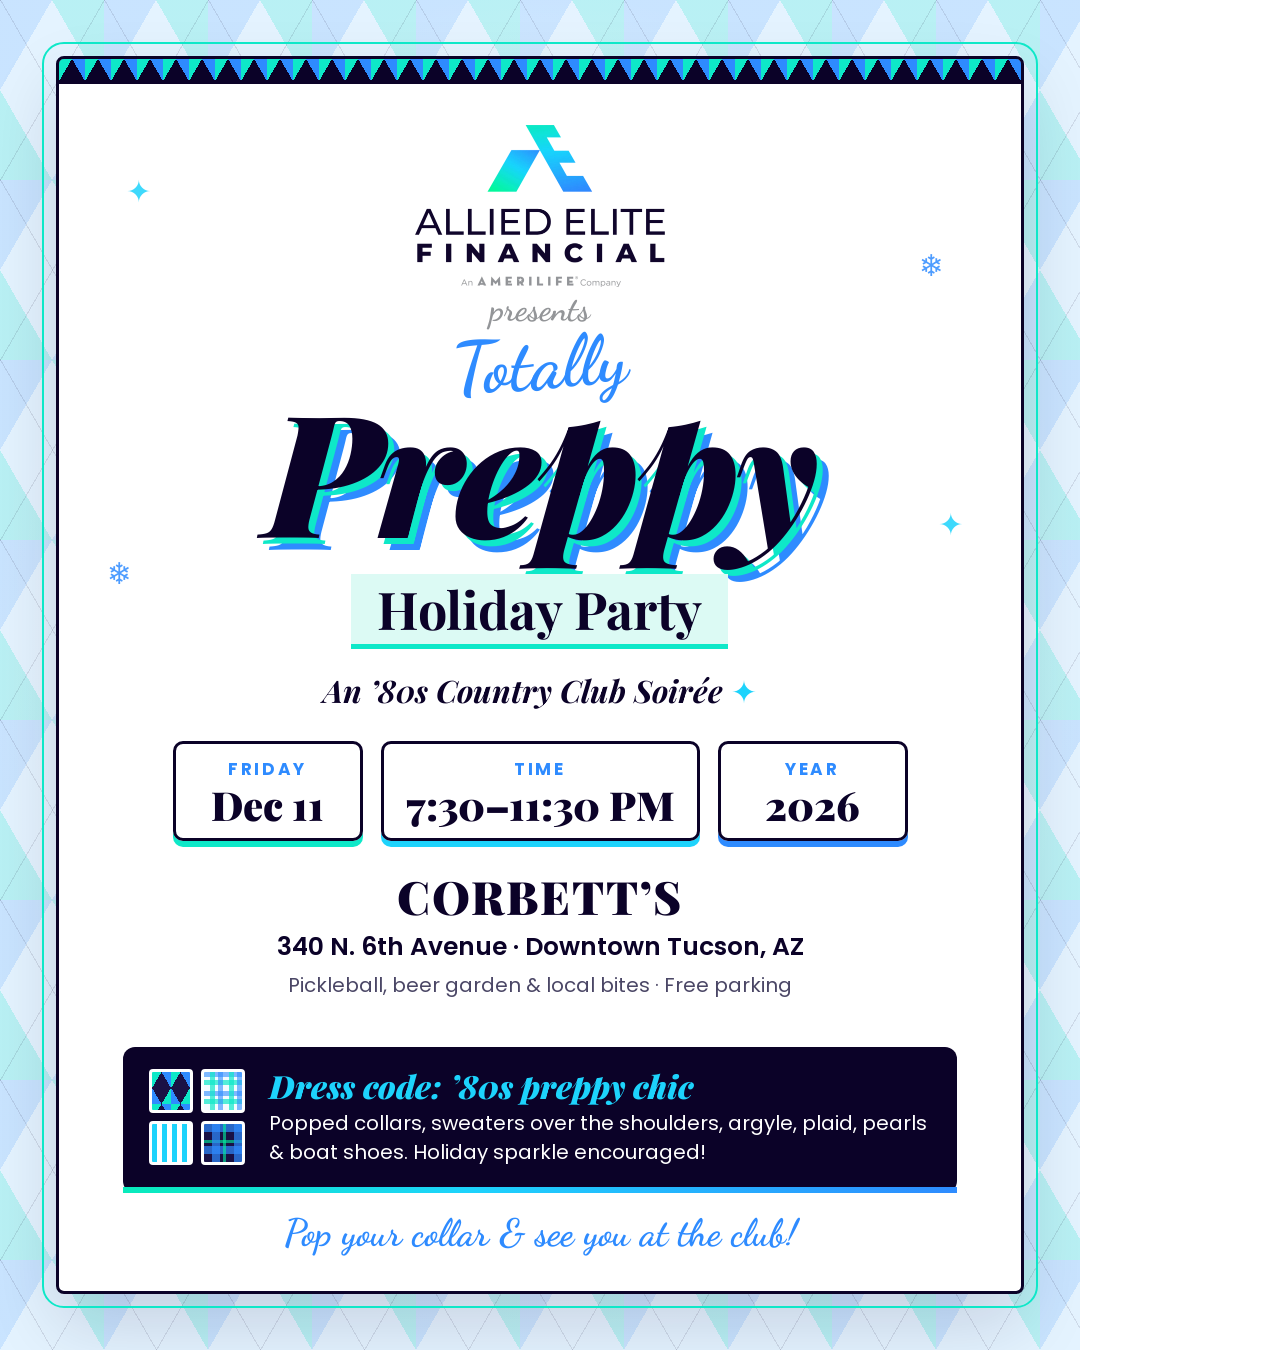
==== flyer/flyer.html @ f268e290 "Add shareable event flyer (PNG + print PDF) Promotional flyer matching the site's preppy theme with " ====
<!doctype html>
<html lang="en">
<head>
  <meta charset="utf-8">
  <title>Totally Preppy Holiday Party | Flyer</title>
  <!--
    Promotional flyer (no sponsorship info). Rendered to PNG / PDF with
    render.js. ?size=social → 1080x1350, ?size=letter → 8.5x11 in.
  -->
  <link rel="stylesheet" href="fonts/fonts.css">
  <style>
    :root {
      --navy: #0b0228;
      --navy-2: #1a1145;
      --mint: #00f5a0;
      --aqua: #0ee8c8;
      --cyan: #1dd3fc;
      --blue: #2e8bff;
      --gray: #939598;
      --aqua-soft: #dcfaf4;
      --sky-soft: #e4f3ff;
      --paper: #ffffff;
      --brand-grad: linear-gradient(135deg, var(--mint) 0%, var(--cyan) 50%, var(--blue) 100%);
      --serif: "Playfair Display", Georgia, serif;
      --script: "Dancing Script", cursive;
      --u: 1px; /* scale unit, set per size below */
    }
    * { box-sizing: border-box; }
    html, body { margin: 0; padding: 0; background: #fff; }
    body { font-family: "Poppins", system-ui, sans-serif; color: var(--navy); }

    .flyer {
      position: relative; overflow: hidden;
      width: calc(1080 * var(--u)); height: calc(1350 * var(--u));
      padding: calc(56 * var(--u));
      display: flex;
      background-color: var(--sky-soft);
      background-image:
        radial-gradient(ellipse at center, rgba(255,255,255,.75) 0%, rgba(255,255,255,0) 72%),
        repeating-linear-gradient(120deg, rgba(11,2,40,.10) 0 1px, transparent 1px calc(90 * var(--u))),
        repeating-linear-gradient(60deg, rgba(11,2,40,.10) 0 1px, transparent 1px calc(90 * var(--u))),
        linear-gradient(60deg, rgba(14,232,200,.20) 25%, transparent 25%, transparent 75%, rgba(14,232,200,.20) 75%),
        linear-gradient(120deg, rgba(46,139,255,.15) 25%, transparent 25%, transparent 75%, rgba(46,139,255,.15) 75%);
      background-size: auto,
        calc(104 * var(--u)) calc(180 * var(--u)), calc(104 * var(--u)) calc(180 * var(--u)),
        calc(104 * var(--u)) calc(180 * var(--u)), calc(104 * var(--u)) calc(180 * var(--u));
    }
    /* letter: 8.5x11in at 96dpi = 816x1056 */
    body.letter .flyer { width: 816px; height: 1056px; --u: .7822px; padding: calc(44 * var(--u)) calc(40 * var(--u)); }
    body.letter .card { padding-top: calc(48 * var(--u)); padding-bottom: calc(40 * var(--u)); }

    .card {
      position: relative; flex: 1;
      display: flex; flex-direction: column; align-items: center; text-align: center;
      background: var(--paper);
      border: calc(3 * var(--u)) solid var(--navy);
      outline: calc(2 * var(--u)) solid var(--aqua); outline-offset: calc(12 * var(--u));
      border-radius: calc(8 * var(--u));
      padding: calc(56 * var(--u)) calc(64 * var(--u)) calc(36 * var(--u));
      box-shadow: 0 calc(30 * var(--u)) calc(70 * var(--u)) rgba(11,2,40,.14);
    }
    .card::before {
      /* argyle ribbon across the top of the card */
      content: ""; position: absolute; left: 0; right: 0; top: 0; height: calc(22 * var(--u));
      border-bottom: calc(3 * var(--u)) solid var(--navy);
      background-color: var(--navy);
      background-image:
        linear-gradient(60deg, var(--blue) 25%, transparent 25%, transparent 75%, var(--blue) 75%),
        linear-gradient(120deg, var(--aqua) 25%, transparent 25%, transparent 75%, var(--aqua) 75%);
      background-size: calc(26 * var(--u)) calc(44 * var(--u));
      border-radius: calc(5 * var(--u)) calc(5 * var(--u)) 0 0;
    }

    .logo { width: calc(250 * var(--u)); margin-top: calc(10 * var(--u)); }
    .presents { font-family: var(--script); font-size: calc(34 * var(--u)); color: var(--gray); margin: calc(4 * var(--u)) 0 0; line-height: 1.1; }

    h1 { margin: calc(4 * var(--u)) 0 0; line-height: .9; font-weight: 400; }
    .t-script { display: block; font-family: var(--script); font-weight: 700; font-size: calc(72 * var(--u)); color: var(--blue); transform: rotate(-4deg); }
    .t-big {
      display: block; font-family: var(--serif); font-style: italic; font-weight: 900;
      font-size: calc(170 * var(--u)); letter-spacing: -.02em; color: var(--navy);
      text-shadow: calc(6 * var(--u)) calc(6 * var(--u)) 0 var(--aqua), calc(12 * var(--u)) calc(12 * var(--u)) 0 var(--blue);
      margin-top: calc(-6 * var(--u));
    }
    .t-small {
      display: inline-block; margin-top: calc(30 * var(--u));
      font-family: var(--serif); font-weight: 700; font-size: calc(52 * var(--u));
      background: var(--aqua-soft); border-bottom: calc(5 * var(--u)) solid var(--aqua);
      padding: 0 calc(26 * var(--u)); line-height: 1.35;
    }
    .soiree { font-family: var(--serif); font-style: italic; font-size: calc(31 * var(--u)); margin: calc(20 * var(--u)) 0 0; }
    .soiree .spark { color: var(--cyan); font-style: normal; }

    .when { display: flex; gap: calc(18 * var(--u)); margin-top: calc(30 * var(--u)); }
    .when div {
      border: calc(3 * var(--u)) solid var(--navy); border-radius: calc(10 * var(--u));
      padding: calc(12 * var(--u)) calc(22 * var(--u)) calc(10 * var(--u));
      min-width: calc(190 * var(--u));
      box-shadow: 0 calc(6 * var(--u)) 0 var(--aqua);
    }
    .when div:nth-child(2) { box-shadow: 0 calc(6 * var(--u)) 0 var(--cyan); }
    .when div:nth-child(3) { box-shadow: 0 calc(6 * var(--u)) 0 var(--blue); }
    .when small { display: block; font-weight: 700; font-size: calc(17 * var(--u)); letter-spacing: .16em; text-transform: uppercase; color: var(--blue); }
    .when strong { display: block; font-family: var(--serif); font-weight: 900; font-size: calc(40 * var(--u)); line-height: 1.15; white-space: nowrap; }

    .where { margin-top: calc(30 * var(--u)); margin-bottom: calc(28 * var(--u)); }
    .where .name { font-family: var(--serif); font-weight: 900; font-size: calc(46 * var(--u)); letter-spacing: .04em; margin: 0; line-height: 1.1; }
    .where .addr { font-weight: 600; font-size: calc(25 * var(--u)); margin: calc(6 * var(--u)) 0 0; }
    .where .extra { font-size: calc(20 * var(--u)); color: #4b4766; margin: calc(4 * var(--u)) 0 0; }

    .dress {
      margin-top: auto; width: 100%;
      display: flex; align-items: center; gap: calc(24 * var(--u));
      background: var(--navy); color: var(--paper);
      border-radius: calc(12 * var(--u));
      padding: calc(20 * var(--u)) calc(26 * var(--u));
      text-align: left;
      border-bottom: calc(6 * var(--u)) solid transparent;
      border-image: var(--brand-grad) 1;
    }
    .swatches { display: grid; grid-template-columns: repeat(2, calc(44 * var(--u))); gap: calc(8 * var(--u)); flex: none; }
    .sw { width: calc(44 * var(--u)); height: calc(44 * var(--u)); border: calc(3 * var(--u)) solid var(--paper); border-radius: calc(4 * var(--u)); }
    .sw-argyle {
      background-color: var(--navy-2);
      background-image:
        linear-gradient(60deg, var(--blue) 25%, transparent 25%, transparent 75%, var(--blue) 75%),
        linear-gradient(120deg, var(--aqua) 25%, transparent 25%, transparent 75%, var(--aqua) 75%);
      background-size: calc(19 * var(--u)) calc(32 * var(--u));
    }
    .sw-madras {
      background-color: #f4fbff;
      background-image:
        repeating-linear-gradient(90deg, transparent 0 calc(6 * var(--u)), rgba(14,232,200,.7) calc(6 * var(--u)) calc(11 * var(--u)), transparent calc(11 * var(--u)) calc(14 * var(--u)), rgba(46,139,255,.6) calc(14 * var(--u)) calc(19 * var(--u))),
        repeating-linear-gradient(0deg, transparent 0 calc(6 * var(--u)), rgba(14,232,200,.7) calc(6 * var(--u)) calc(11 * var(--u)), transparent calc(11 * var(--u)) calc(14 * var(--u)), rgba(46,139,255,.6) calc(14 * var(--u)) calc(19 * var(--u)));
    }
    .sw-stripe { background: repeating-linear-gradient(90deg, var(--cyan) 0 calc(5 * var(--u)), var(--paper) calc(5 * var(--u)) calc(10 * var(--u))); }
    .sw-tartan {
      background-color: var(--navy-2);
      background-image:
        repeating-linear-gradient(90deg, transparent 0 calc(8 * var(--u)), rgba(46,139,255,.7) calc(8 * var(--u)) calc(16 * var(--u)), transparent calc(16 * var(--u)) calc(19 * var(--u)), rgba(0,245,160,.6) calc(19 * var(--u)) calc(22 * var(--u))),
        repeating-linear-gradient(0deg, transparent 0 calc(8 * var(--u)), rgba(46,139,255,.7) calc(8 * var(--u)) calc(16 * var(--u)), transparent calc(16 * var(--u)) calc(19 * var(--u)), rgba(0,245,160,.6) calc(19 * var(--u)) calc(22 * var(--u)));
    }
    .dress h2 { margin: 0; font-family: var(--serif); font-style: italic; font-weight: 900; font-size: calc(32 * var(--u)); color: var(--cyan); line-height: 1.2; }
    .dress p { margin: calc(4 * var(--u)) 0 0; font-size: calc(20 * var(--u)); line-height: 1.45; }

    .signoff { margin: calc(20 * var(--u)) 0 0; font-family: var(--script); font-weight: 700; font-size: calc(38 * var(--u)); color: var(--blue); line-height: 1.1; }

    .sparkles span { position: absolute; color: var(--cyan); font-size: calc(30 * var(--u)); opacity: .85; }
  </style>
</head>
<body>
  <div class="flyer">
    <div class="card">
      <div class="sparkles" aria-hidden="true">
        <span style="top:9%;left:7%">✦</span>
        <span style="top:15%;right:8%;color:var(--blue)">❄</span>
        <span style="top:40%;left:5%;color:var(--blue)">❄</span>
        <span style="top:36%;right:6%">✦</span>
      </div>

      <img class="logo" src="../assets/aef-logo.png" alt="Allied Elite Financial, an AmeriLife company">
      <p class="presents">presents</p>

      <h1>
        <span class="t-script">Totally</span>
        <span class="t-big">Preppy</span>
        <span class="t-small">Holiday Party</span>
      </h1>
      <p class="soiree">An &rsquo;80s Country Club Soir&eacute;e <span class="spark">✦</span></p>

      <div class="when">
        <div><small>Friday</small><strong>Dec 11</strong></div>
        <div><small>Time</small><strong>7:30&ndash;11:30 PM</strong></div>
        <div><small>Year</small><strong>2026</strong></div>
      </div>

      <div class="where">
        <p class="name">CORBETT&rsquo;S</p>
        <p class="addr">340 N. 6th Avenue &middot; Downtown Tucson, AZ</p>
        <p class="extra">Pickleball, beer garden &amp; local bites &middot; Free parking</p>
      </div>

      <div class="dress">
        <div class="swatches" aria-hidden="true">
          <span class="sw sw-argyle"></span><span class="sw sw-madras"></span>
          <span class="sw sw-stripe"></span><span class="sw sw-tartan"></span>
        </div>
        <div>
          <h2>Dress code: &rsquo;80s preppy chic</h2>
          <p>Popped collars, sweaters over the shoulders, argyle, plaid, pearls &amp; boat shoes. Holiday sparkle encouraged!</p>
        </div>
      </div>

      <p class="signoff">Pop your collar &amp; see you at the club!</p>
    </div>
  </div>
  <script>
    if (new URLSearchParams(location.search).get("size") === "letter") document.body.classList.add("letter");
  </script>
</body>
</html>
---- flyer/fonts/fonts.css ----
/* Google Fonts (SIL Open Font License), latin subset, bundled so the flyer renders offline */
@font-face {
  font-family: 'Dancing Script';
  font-style: normal;
  font-weight: 700;
  font-display: swap;
  src: url(dancing-script-700.woff2) format('woff2');
  unicode-range: U+0000-00FF, U+0131, U+0152-0153, U+02BB-02BC, U+02C6, U+02DA, U+02DC, U+0304, U+0308, U+0329, U+2000-206F, U+20AC, U+2122, U+2191, U+2193, U+2212, U+2215, U+FEFF, U+FFFD;
}
@font-face {
  font-family: 'Playfair Display';
  font-style: italic;
  font-weight: 700;
  font-display: swap;
  src: url(playfair-display-700-italic.woff2) format('woff2');
  unicode-range: U+0000-00FF, U+0131, U+0152-0153, U+02BB-02BC, U+02C6, U+02DA, U+02DC, U+0304, U+0308, U+0329, U+2000-206F, U+20AC, U+2122, U+2191, U+2193, U+2212, U+2215, U+FEFF, U+FFFD;
}
@font-face {
  font-family: 'Playfair Display';
  font-style: italic;
  font-weight: 900;
  font-display: swap;
  src: url(playfair-display-700-italic.woff2) format('woff2');
  unicode-range: U+0000-00FF, U+0131, U+0152-0153, U+02BB-02BC, U+02C6, U+02DA, U+02DC, U+0304, U+0308, U+0329, U+2000-206F, U+20AC, U+2122, U+2191, U+2193, U+2212, U+2215, U+FEFF, U+FFFD;
}
@font-face {
  font-family: 'Playfair Display';
  font-style: normal;
  font-weight: 700;
  font-display: swap;
  src: url(playfair-display-700.woff2) format('woff2');
  unicode-range: U+0000-00FF, U+0131, U+0152-0153, U+02BB-02BC, U+02C6, U+02DA, U+02DC, U+0304, U+0308, U+0329, U+2000-206F, U+20AC, U+2122, U+2191, U+2193, U+2212, U+2215, U+FEFF, U+FFFD;
}
@font-face {
  font-family: 'Playfair Display';
  font-style: normal;
  font-weight: 900;
  font-display: swap;
  src: url(playfair-display-700.woff2) format('woff2');
  unicode-range: U+0000-00FF, U+0131, U+0152-0153, U+02BB-02BC, U+02C6, U+02DA, U+02DC, U+0304, U+0308, U+0329, U+2000-206F, U+20AC, U+2122, U+2191, U+2193, U+2212, U+2215, U+FEFF, U+FFFD;
}
@font-face {
  font-family: 'Poppins';
  font-style: normal;
  font-weight: 400;
  font-display: swap;
  src: url(poppins-400.woff2) format('woff2');
  unicode-range: U+0000-00FF, U+0131, U+0152-0153, U+02BB-02BC, U+02C6, U+02DA, U+02DC, U+0304, U+0308, U+0329, U+2000-206F, U+20AC, U+2122, U+2191, U+2193, U+2212, U+2215, U+FEFF, U+FFFD;
}
@font-face {
  font-family: 'Poppins';
  font-style: normal;
  font-weight: 600;
  font-display: swap;
  src: url(poppins-600.woff2) format('woff2');
  unicode-range: U+0000-00FF, U+0131, U+0152-0153, U+02BB-02BC, U+02C6, U+02DA, U+02DC, U+0304, U+0308, U+0329, U+2000-206F, U+20AC, U+2122, U+2191, U+2193, U+2212, U+2215, U+FEFF, U+FFFD;
}
@font-face {
  font-family: 'Poppins';
  font-style: normal;
  font-weight: 700;
  font-display: swap;
  src: url(poppins-700.woff2) format('woff2');
  unicode-range: U+0000-00FF, U+0131, U+0152-0153, U+02BB-02BC, U+02C6, U+02DA, U+02DC, U+0304, U+0308, U+0329, U+2000-206F, U+20AC, U+2122, U+2191, U+2193, U+2212, U+2215, U+FEFF, U+FFFD;
}
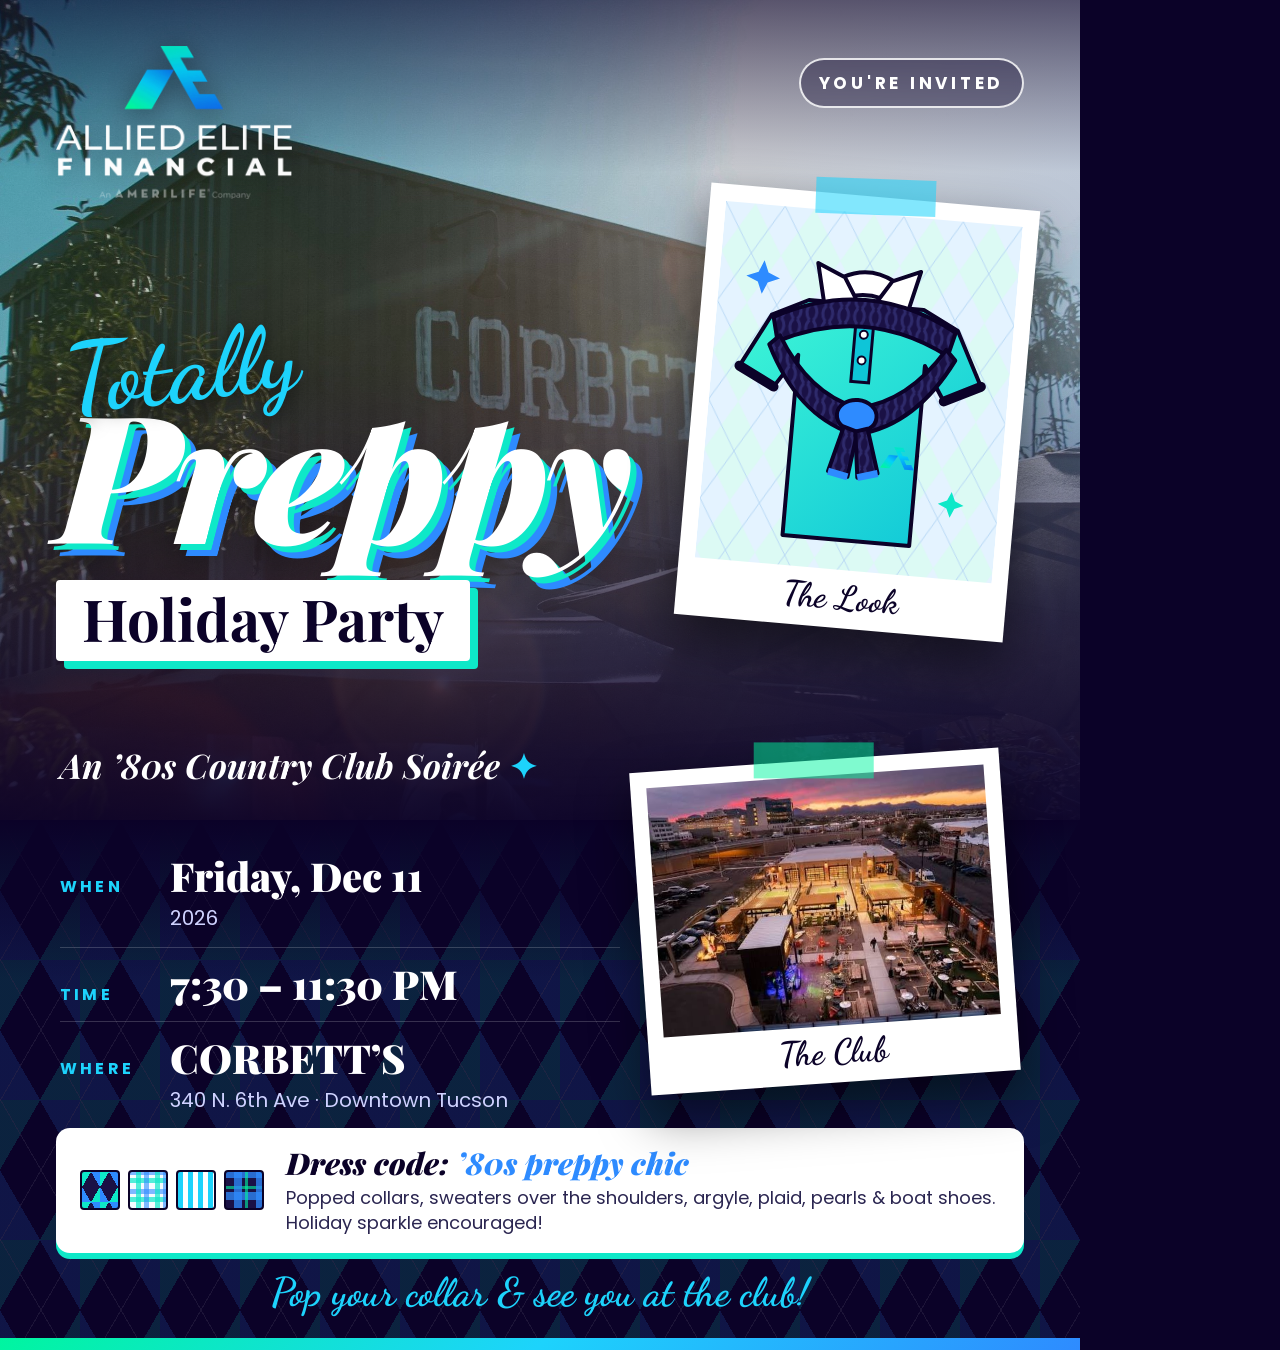
==== commit dd5ee13b: "Redesign flyer with venue photos and preppy look illustration Full-bleed CORBETT'S sign photo with a" ====
--- a/flyer/flyer.html
+++ b/flyer/flyer.html
@@ -6,6 +6,8 @@
   <!--
     Promotional flyer (no sponsorship info). Rendered to PNG / PDF with
     render.js. ?size=social → 1080x1350, ?size=letter → 8.5x11 in.
+    To use a real photo for "The Look", save it as photos/the-look.jpg;
+    it replaces the illustration automatically.
   -->
   <link rel="stylesheet" href="fonts/fonts.css">
   <style>
@@ -17,182 +19,234 @@
       --cyan: #1dd3fc;
       --blue: #2e8bff;
       --gray: #939598;
-      --aqua-soft: #dcfaf4;
-      --sky-soft: #e4f3ff;
       --paper: #ffffff;
       --brand-grad: linear-gradient(135deg, var(--mint) 0%, var(--cyan) 50%, var(--blue) 100%);
       --serif: "Playfair Display", Georgia, serif;
       --script: "Dancing Script", cursive;
-      --u: 1px; /* scale unit, set per size below */
     }
     * { box-sizing: border-box; }
-    html, body { margin: 0; padding: 0; background: #fff; }
-    body { font-family: "Poppins", system-ui, sans-serif; color: var(--navy); }
-
-    .flyer {
-      position: relative; overflow: hidden;
-      width: calc(1080 * var(--u)); height: calc(1350 * var(--u));
-      padding: calc(56 * var(--u));
-      display: flex;
-      background-color: var(--sky-soft);
-      background-image:
-        radial-gradient(ellipse at center, rgba(255,255,255,.75) 0%, rgba(255,255,255,0) 72%),
-        repeating-linear-gradient(120deg, rgba(11,2,40,.10) 0 1px, transparent 1px calc(90 * var(--u))),
-        repeating-linear-gradient(60deg, rgba(11,2,40,.10) 0 1px, transparent 1px calc(90 * var(--u))),
-        linear-gradient(60deg, rgba(14,232,200,.20) 25%, transparent 25%, transparent 75%, rgba(14,232,200,.20) 75%),
-        linear-gradient(120deg, rgba(46,139,255,.15) 25%, transparent 25%, transparent 75%, rgba(46,139,255,.15) 75%);
-      background-size: auto,
-        calc(104 * var(--u)) calc(180 * var(--u)), calc(104 * var(--u)) calc(180 * var(--u)),
-        calc(104 * var(--u)) calc(180 * var(--u)), calc(104 * var(--u)) calc(180 * var(--u));
-    }
-    /* letter: 8.5x11in at 96dpi = 816x1056 */
-    body.letter .flyer { width: 816px; height: 1056px; --u: .7822px; padding: calc(44 * var(--u)) calc(40 * var(--u)); }
-    body.letter .card { padding-top: calc(48 * var(--u)); padding-bottom: calc(40 * var(--u)); }
-
-    .card {
-      position: relative; flex: 1;
-      display: flex; flex-direction: column; align-items: center; text-align: center;
-      background: var(--paper);
-      border: calc(3 * var(--u)) solid var(--navy);
-      outline: calc(2 * var(--u)) solid var(--aqua); outline-offset: calc(12 * var(--u));
-      border-radius: calc(8 * var(--u));
-      padding: calc(56 * var(--u)) calc(64 * var(--u)) calc(36 * var(--u));
-      box-shadow: 0 calc(30 * var(--u)) calc(70 * var(--u)) rgba(11,2,40,.14);
-    }
-    .card::before {
-      /* argyle ribbon across the top of the card */
-      content: ""; position: absolute; left: 0; right: 0; top: 0; height: calc(22 * var(--u));
-      border-bottom: calc(3 * var(--u)) solid var(--navy);
+    html, body { margin: 0; padding: 0; background: var(--navy); }
+    body { font-family: "Poppins", system-ui, sans-serif; color: var(--paper); }
+    body.letter { width: 816px; height: 1056px; display: grid; place-items: center; overflow: hidden; }
+    body.letter .flyer { zoom: .7556; } /* 816 / 1080 */
+
+    .flyer { position: relative; width: 1080px; height: 1350px; overflow: hidden; background: var(--navy); }
+
+    /* ---------- Photo hero ---------- */
+    .hero {
+      position: absolute; inset: 0 0 auto 0; height: 860px;
+      background: url(photos/corbetts-sign.jpg) 30% 38% / cover no-repeat;
+    }
+    .hero::after {
+      content: ""; position: absolute; inset: 0;
+      background:
+        linear-gradient(180deg, rgba(11,2,40,.62) 0%, rgba(11,2,40,.05) 20%, rgba(11,2,40,.08) 42%, rgba(11,2,40,.7) 72%, var(--navy) 100%),
+        linear-gradient(120deg, rgba(0,245,160,.12) 0%, rgba(29,211,252,0) 45%, rgba(46,139,255,.22) 100%);
+    }
+
+    /* Argyle panel behind the lower half */
+    .argyle {
+      position: absolute; inset: 820px 0 0 0;
       background-color: var(--navy);
       background-image:
+        linear-gradient(rgba(11,2,40,.86), rgba(11,2,40,.86)),
+        repeating-linear-gradient(120deg, rgba(255,255,255,.5) 0 1px, transparent 1px 70px),
+        repeating-linear-gradient(60deg, rgba(255,255,255,.5) 0 1px, transparent 1px 70px),
         linear-gradient(60deg, var(--blue) 25%, transparent 25%, transparent 75%, var(--blue) 75%),
         linear-gradient(120deg, var(--aqua) 25%, transparent 25%, transparent 75%, var(--aqua) 75%);
-      background-size: calc(26 * var(--u)) calc(44 * var(--u));
-      border-radius: calc(5 * var(--u)) calc(5 * var(--u)) 0 0;
-    }
-
-    .logo { width: calc(250 * var(--u)); margin-top: calc(10 * var(--u)); }
-    .presents { font-family: var(--script); font-size: calc(34 * var(--u)); color: var(--gray); margin: calc(4 * var(--u)) 0 0; line-height: 1.1; }
-
-    h1 { margin: calc(4 * var(--u)) 0 0; line-height: .9; font-weight: 400; }
-    .t-script { display: block; font-family: var(--script); font-weight: 700; font-size: calc(72 * var(--u)); color: var(--blue); transform: rotate(-4deg); }
+      background-size: auto, 80px 140px, 80px 140px, 80px 140px, 80px 140px;
+    }
+    .argyle::before { /* soft fade from photo into pattern */
+      content: ""; position: absolute; inset: 0 0 auto 0; height: 160px;
+      background: linear-gradient(var(--navy), rgba(11,2,40,0));
+    }
+
+    /* ---------- Top bar ---------- */
+    .logo { position: absolute; top: 46px; left: 56px; width: 236px; filter: drop-shadow(0 4px 14px rgba(0,0,0,.45)); }
+    .tag {
+      position: absolute; top: 58px; right: 56px;
+      font-size: 17px; font-weight: 700; letter-spacing: .22em; text-transform: uppercase;
+      padding: 10px 18px; border: 2px solid rgba(255,255,255,.85); border-radius: 999px;
+      background: rgba(11,2,40,.35); backdrop-filter: blur(4px);
+    }
+
+    /* ---------- Title ---------- */
+    .title { position: absolute; left: 56px; top: 300px; width: 640px; margin: 0; font-weight: 400; }
+    .t-script { display: block; font-family: var(--script); font-weight: 700; font-size: 96px; line-height: 1; color: var(--cyan); transform: rotate(-6deg); margin-left: 8px; text-shadow: 0 4px 18px rgba(0,0,0,.5); }
     .t-big {
       display: block; font-family: var(--serif); font-style: italic; font-weight: 900;
-      font-size: calc(170 * var(--u)); letter-spacing: -.02em; color: var(--navy);
-      text-shadow: calc(6 * var(--u)) calc(6 * var(--u)) 0 var(--aqua), calc(12 * var(--u)) calc(12 * var(--u)) 0 var(--blue);
-      margin-top: calc(-6 * var(--u));
+      font-size: 178px; line-height: .9; letter-spacing: -.025em; color: var(--paper);
+      text-shadow: 6px 6px 0 var(--aqua), 12px 12px 0 var(--blue), 0 20px 40px rgba(0,0,0,.45);
+      margin-top: -6px;
     }
     .t-small {
-      display: inline-block; margin-top: calc(30 * var(--u));
-      font-family: var(--serif); font-weight: 700; font-size: calc(52 * var(--u));
-      background: var(--aqua-soft); border-bottom: calc(5 * var(--u)) solid var(--aqua);
-      padding: 0 calc(26 * var(--u)); line-height: 1.35;
-    }
-    .soiree { font-family: var(--serif); font-style: italic; font-size: calc(31 * var(--u)); margin: calc(20 * var(--u)) 0 0; }
-    .soiree .spark { color: var(--cyan); font-style: normal; }
-
-    .when { display: flex; gap: calc(18 * var(--u)); margin-top: calc(30 * var(--u)); }
-    .when div {
-      border: calc(3 * var(--u)) solid var(--navy); border-radius: calc(10 * var(--u));
-      padding: calc(12 * var(--u)) calc(22 * var(--u)) calc(10 * var(--u));
-      min-width: calc(190 * var(--u));
-      box-shadow: 0 calc(6 * var(--u)) 0 var(--aqua);
-    }
-    .when div:nth-child(2) { box-shadow: 0 calc(6 * var(--u)) 0 var(--cyan); }
-    .when div:nth-child(3) { box-shadow: 0 calc(6 * var(--u)) 0 var(--blue); }
-    .when small { display: block; font-weight: 700; font-size: calc(17 * var(--u)); letter-spacing: .16em; text-transform: uppercase; color: var(--blue); }
-    .when strong { display: block; font-family: var(--serif); font-weight: 900; font-size: calc(40 * var(--u)); line-height: 1.15; white-space: nowrap; }
-
-    .where { margin-top: calc(30 * var(--u)); margin-bottom: calc(28 * var(--u)); }
-    .where .name { font-family: var(--serif); font-weight: 900; font-size: calc(46 * var(--u)); letter-spacing: .04em; margin: 0; line-height: 1.1; }
-    .where .addr { font-weight: 600; font-size: calc(25 * var(--u)); margin: calc(6 * var(--u)) 0 0; }
-    .where .extra { font-size: calc(20 * var(--u)); color: #4b4766; margin: calc(4 * var(--u)) 0 0; }
+      display: inline-block; margin-top: 30px;
+      font-family: var(--serif); font-weight: 700; font-size: 58px; line-height: 1.25;
+      color: var(--navy); background: var(--paper);
+      padding: 2px 26px 6px; border-radius: 4px;
+      box-shadow: 8px 8px 0 var(--aqua);
+    }
+    .soiree { position: absolute; left: 60px; top: 742px; margin: 0; font-family: var(--serif); font-style: italic; font-weight: 700; font-size: 34px; color: var(--paper); }
+    .soiree span { color: var(--cyan); font-style: normal; }
+
+    /* ---------- Polaroids ---------- */
+    .polaroid {
+      position: absolute; margin: 0; background: var(--paper); padding: 16px 16px 0;
+      box-shadow: 0 22px 50px rgba(0,0,0,.5);
+    }
+    .polaroid .img { width: 100%; background-size: cover; background-position: center; overflow: hidden; }
+    .polaroid figcaption { font-family: var(--script); font-weight: 700; font-size: 34px; color: var(--navy); text-align: center; padding: 8px 0 12px; line-height: 1.1; }
+    .polaroid--look { right: 58px; top: 196px; width: 330px; transform: rotate(5deg); }
+    .polaroid--look .img { height: 360px; }
+    .polaroid--venue { right: 70px; top: 760px; width: 370px; transform: rotate(-4deg); z-index: 2; }
+    .polaroid--venue .img { height: 250px; background-image: url(photos/corbetts-aerial.jpg); }
+    .tape { position: absolute; top: -18px; left: 50%; width: 120px; height: 36px; transform: translateX(-50%) rotate(-3deg); background: rgba(29,211,252,.55); }
+    .polaroid--venue .tape { background: rgba(0,245,160,.5); transform: translateX(-50%) rotate(4deg); }
+
+    .look-art { width: 100%; height: 100%; display: block; }
+    .look-photo { display: none; width: 100%; height: 100%; object-fit: cover; }
+    .has-photo .look-art { display: none; }
+    .has-photo .look-photo { display: block; }
+
+    /* ---------- Details ---------- */
+    .details { position: absolute; left: 60px; top: 840px; width: 560px; }
+    .row { display: flex; align-items: baseline; gap: 18px; padding: 14px 0; border-bottom: 1px solid rgba(255,255,255,.18); }
+    .row:last-child { border-bottom: 0; }
+    .row small { flex: none; width: 92px; font-size: 16px; font-weight: 700; letter-spacing: .2em; text-transform: uppercase; color: var(--cyan); }
+    .row strong { font-family: var(--serif); font-weight: 900; font-size: 40px; line-height: 1.1; }
+    .row em { display: block; font-style: normal; font-size: 20px; color: #cfd2ff; margin-top: 4px; font-weight: 400; }
 
     .dress {
-      margin-top: auto; width: 100%;
-      display: flex; align-items: center; gap: calc(24 * var(--u));
-      background: var(--navy); color: var(--paper);
-      border-radius: calc(12 * var(--u));
-      padding: calc(20 * var(--u)) calc(26 * var(--u));
-      text-align: left;
-      border-bottom: calc(6 * var(--u)) solid transparent;
-      border-image: var(--brand-grad) 1;
-    }
-    .swatches { display: grid; grid-template-columns: repeat(2, calc(44 * var(--u))); gap: calc(8 * var(--u)); flex: none; }
-    .sw { width: calc(44 * var(--u)); height: calc(44 * var(--u)); border: calc(3 * var(--u)) solid var(--paper); border-radius: calc(4 * var(--u)); }
+      position: absolute; left: 56px; right: 56px; top: 1128px;
+      display: flex; align-items: center; gap: 22px;
+      background: var(--paper); color: var(--navy);
+      border-radius: 14px; padding: 18px 24px;
+      box-shadow: 0 6px 0 var(--aqua);
+    }
+    .swatches { display: grid; grid-template-columns: repeat(4, 40px); gap: 8px; flex: none; }
+    .sw { width: 40px; height: 40px; border-radius: 4px; border: 2px solid var(--navy); }
     .sw-argyle {
       background-color: var(--navy-2);
       background-image:
         linear-gradient(60deg, var(--blue) 25%, transparent 25%, transparent 75%, var(--blue) 75%),
         linear-gradient(120deg, var(--aqua) 25%, transparent 25%, transparent 75%, var(--aqua) 75%);
-      background-size: calc(19 * var(--u)) calc(32 * var(--u));
+      background-size: 18px 30px;
     }
     .sw-madras {
       background-color: #f4fbff;
       background-image:
-        repeating-linear-gradient(90deg, transparent 0 calc(6 * var(--u)), rgba(14,232,200,.7) calc(6 * var(--u)) calc(11 * var(--u)), transparent calc(11 * var(--u)) calc(14 * var(--u)), rgba(46,139,255,.6) calc(14 * var(--u)) calc(19 * var(--u))),
-        repeating-linear-gradient(0deg, transparent 0 calc(6 * var(--u)), rgba(14,232,200,.7) calc(6 * var(--u)) calc(11 * var(--u)), transparent calc(11 * var(--u)) calc(14 * var(--u)), rgba(46,139,255,.6) calc(14 * var(--u)) calc(19 * var(--u)));
-    }
-    .sw-stripe { background: repeating-linear-gradient(90deg, var(--cyan) 0 calc(5 * var(--u)), var(--paper) calc(5 * var(--u)) calc(10 * var(--u))); }
+        repeating-linear-gradient(90deg, transparent 0 6px, rgba(14,232,200,.7) 6px 11px, transparent 11px 14px, rgba(46,139,255,.6) 14px 19px),
+        repeating-linear-gradient(0deg, transparent 0 6px, rgba(14,232,200,.7) 6px 11px, transparent 11px 14px, rgba(46,139,255,.6) 14px 19px);
+    }
+    .sw-stripe { background: repeating-linear-gradient(90deg, var(--cyan) 0 5px, var(--paper) 5px 10px); }
     .sw-tartan {
       background-color: var(--navy-2);
       background-image:
-        repeating-linear-gradient(90deg, transparent 0 calc(8 * var(--u)), rgba(46,139,255,.7) calc(8 * var(--u)) calc(16 * var(--u)), transparent calc(16 * var(--u)) calc(19 * var(--u)), rgba(0,245,160,.6) calc(19 * var(--u)) calc(22 * var(--u))),
-        repeating-linear-gradient(0deg, transparent 0 calc(8 * var(--u)), rgba(46,139,255,.7) calc(8 * var(--u)) calc(16 * var(--u)), transparent calc(16 * var(--u)) calc(19 * var(--u)), rgba(0,245,160,.6) calc(19 * var(--u)) calc(22 * var(--u)));
-    }
-    .dress h2 { margin: 0; font-family: var(--serif); font-style: italic; font-weight: 900; font-size: calc(32 * var(--u)); color: var(--cyan); line-height: 1.2; }
-    .dress p { margin: calc(4 * var(--u)) 0 0; font-size: calc(20 * var(--u)); line-height: 1.45; }
-
-    .signoff { margin: calc(20 * var(--u)) 0 0; font-family: var(--script); font-weight: 700; font-size: calc(38 * var(--u)); color: var(--blue); line-height: 1.1; }
-
-    .sparkles span { position: absolute; color: var(--cyan); font-size: calc(30 * var(--u)); opacity: .85; }
+        repeating-linear-gradient(90deg, transparent 0 8px, rgba(46,139,255,.75) 8px 16px, transparent 16px 19px, rgba(0,245,160,.6) 19px 22px),
+        repeating-linear-gradient(0deg, transparent 0 8px, rgba(46,139,255,.75) 8px 16px, transparent 16px 19px, rgba(0,245,160,.6) 19px 22px);
+    }
+    .dress h2 { margin: 0; font-family: var(--serif); font-style: italic; font-weight: 900; font-size: 30px; line-height: 1.15; }
+    .dress h2 span { color: var(--blue); }
+    .dress p { margin: 4px 0 0; font-size: 18px; line-height: 1.4; color: #2a2550; }
+
+    .signoff { position: absolute; left: 0; right: 0; bottom: 34px; text-align: center; margin: 0; font-family: var(--script); font-weight: 700; font-size: 40px; color: var(--cyan); }
+    .bar { position: absolute; left: 0; right: 0; bottom: 0; height: 12px; background: var(--brand-grad); }
   </style>
 </head>
 <body>
   <div class="flyer">
-    <div class="card">
-      <div class="sparkles" aria-hidden="true">
-        <span style="top:9%;left:7%">✦</span>
-        <span style="top:15%;right:8%;color:var(--blue)">❄</span>
-        <span style="top:40%;left:5%;color:var(--blue)">❄</span>
-        <span style="top:36%;right:6%">✦</span>
+    <div class="hero" role="img" aria-label="CORBETT'S sign in downtown Tucson"></div>
+    <div class="argyle" aria-hidden="true"></div>
+
+    <img class="logo" src="../assets/aef-logo-white.png" alt="Allied Elite Financial, an AmeriLife company">
+    <div class="tag">You're invited</div>
+
+    <h1 class="title">
+      <span class="t-script">Totally</span>
+      <span class="t-big">Preppy</span>
+      <span class="t-small">Holiday Party</span>
+    </h1>
+    <p class="soiree">An &rsquo;80s Country Club Soir&eacute;e <span>✦</span></p>
+
+    <figure class="polaroid polaroid--look" id="look">
+      <span class="tape" aria-hidden="true"></span>
+      <div class="img">
+        <img class="look-photo" src="photos/the-look.jpg" alt="Guest dressed in '80s preppy style"
+             onload="document.getElementById('look').classList.add('has-photo')" onerror="this.remove()">
+        <!-- Illustration: popped-collar polo with a sweater tied over the shoulders -->
+        <svg class="look-art" viewBox="0 0 300 360" role="img" aria-label="Preppy outfit illustration">
+          <defs>
+            <pattern id="arg" width="60" height="100" patternUnits="userSpaceOnUse">
+              <rect width="60" height="100" fill="#e4f3ff"/>
+              <path d="M30 0 L60 50 L30 100 L0 50 Z" fill="#dcfaf4"/>
+              <path d="M0 0 L60 100 M60 0 L0 100" stroke="#b9d9f5" stroke-width="1"/>
+            </pattern>
+            <pattern id="cable" width="16" height="16" patternUnits="userSpaceOnUse">
+              <rect width="16" height="16" fill="#1a1145"/>
+              <path d="M2 0 Q8 8 2 16 M14 0 Q8 8 14 16" stroke="#2e2a6b" stroke-width="3" fill="none"/>
+            </pattern>
+            <linearGradient id="poloG" x1="0" y1="0" x2="1" y2="1">
+              <stop offset="0" stop-color="#3ff7d6"/><stop offset="1" stop-color="#0ec5d8"/>
+            </linearGradient>
+          </defs>
+          <rect width="300" height="360" fill="url(#arg)"/>
+          <!-- polo body -->
+          <path d="M92 92 L56 110 L28 164 L64 182 L86 148 L86 330 L214 330 L214 148 L236 182 L272 164 L244 110 L208 92 Z" fill="url(#poloG)" stroke="#0b0228" stroke-width="4" stroke-linejoin="round"/>
+          <!-- sleeve cuffs -->
+          <path d="M28 164 L64 182" stroke="#0b0228" stroke-width="10" stroke-linecap="round"/>
+          <path d="M236 182 L272 164" stroke="#0b0228" stroke-width="10" stroke-linecap="round"/>
+          <!-- placket -->
+          <rect x="141" y="100" width="18" height="70" fill="#0ec5d8" stroke="#0b0228" stroke-width="3"/>
+          <circle cx="150" cy="122" r="4" fill="#fff" stroke="#0b0228" stroke-width="2"/>
+          <circle cx="150" cy="148" r="4" fill="#fff" stroke="#0b0228" stroke-width="2"/>
+          <!-- popped collar -->
+          <path d="M118 92 Q150 72 182 92 L176 66 Q150 52 124 66 Z" fill="#ffffff" stroke="#0b0228" stroke-width="4" stroke-linejoin="round"/>
+          <path d="M146 98 L108 96 L98 54 L126 66 Z" fill="#ffffff" stroke="#0b0228" stroke-width="4" stroke-linejoin="round"/>
+          <path d="M154 98 L192 96 L202 54 L174 66 Z" fill="#ffffff" stroke="#0b0228" stroke-width="4" stroke-linejoin="round"/>
+          <!-- sweater over the shoulders -->
+          <path d="M58 112 Q150 62 242 112 L236 136 Q150 92 64 136 Z" fill="url(#cable)" stroke="#0b0228" stroke-width="4" stroke-linejoin="round"/>
+          <path d="M66 130 Q100 186 150 196 L146 222 Q90 208 56 140 Z" fill="url(#cable)" stroke="#0b0228" stroke-width="4" stroke-linejoin="round"/>
+          <path d="M234 130 Q200 186 150 196 L154 222 Q210 208 244 140 Z" fill="url(#cable)" stroke="#0b0228" stroke-width="4" stroke-linejoin="round"/>
+          <ellipse cx="150" cy="204" rx="20" ry="16" fill="#2e8bff" stroke="#0b0228" stroke-width="4"/>
+          <!-- sleeve ends hanging from the knot -->
+          <path d="M138 216 L126 262 L146 266 L152 220 Z" fill="url(#cable)" stroke="#0b0228" stroke-width="4" stroke-linejoin="round"/>
+          <path d="M162 216 L176 260 L156 266 L150 220 Z" fill="url(#cable)" stroke="#0b0228" stroke-width="4" stroke-linejoin="round"/>
+          <path d="M126 262 L146 266" stroke="#2e8bff" stroke-width="7"/>
+          <path d="M176 260 L156 266" stroke="#2e8bff" stroke-width="7"/>
+          <!-- AE crest on the chest -->
+          <image href="../assets/aef-mark.png" x="178" y="232" width="34" height="22"/>
+          <!-- sparkles -->
+          <path d="M44 56 l5 12 12 5 -12 5 -5 12 -5 -12 -12 -5 12 -5 Z" fill="#2e8bff"/>
+          <path d="M252 272 l4 9 9 4 -9 4 -4 9 -4 -9 -9 -4 9 -4 Z" fill="#0ee8c8"/>
+        </svg>
       </div>
-
-      <img class="logo" src="../assets/aef-logo.png" alt="Allied Elite Financial, an AmeriLife company">
-      <p class="presents">presents</p>
-
-      <h1>
-        <span class="t-script">Totally</span>
-        <span class="t-big">Preppy</span>
-        <span class="t-small">Holiday Party</span>
-      </h1>
-      <p class="soiree">An &rsquo;80s Country Club Soir&eacute;e <span class="spark">✦</span></p>
-
-      <div class="when">
-        <div><small>Friday</small><strong>Dec 11</strong></div>
-        <div><small>Time</small><strong>7:30&ndash;11:30 PM</strong></div>
-        <div><small>Year</small><strong>2026</strong></div>
+      <figcaption>The Look</figcaption>
+    </figure>
+
+    <figure class="polaroid polaroid--venue">
+      <span class="tape" aria-hidden="true"></span>
+      <div class="img" role="img" aria-label="CORBETT'S at dusk, aerial view"></div>
+      <figcaption>The Club</figcaption>
+    </figure>
+
+    <div class="details">
+      <div class="row"><small>When</small><div><strong>Friday, Dec 11</strong><em>2026</em></div></div>
+      <div class="row"><small>Time</small><div><strong>7:30 &ndash; 11:30 PM</strong></div></div>
+      <div class="row"><small>Where</small><div><strong>CORBETT&rsquo;S</strong><em>340 N. 6th Ave &middot; Downtown Tucson</em></div></div>
+    </div>
+
+    <div class="dress">
+      <div class="swatches" aria-hidden="true">
+        <span class="sw sw-argyle"></span><span class="sw sw-madras"></span><span class="sw sw-stripe"></span><span class="sw sw-tartan"></span>
       </div>
-
-      <div class="where">
-        <p class="name">CORBETT&rsquo;S</p>
-        <p class="addr">340 N. 6th Avenue &middot; Downtown Tucson, AZ</p>
-        <p class="extra">Pickleball, beer garden &amp; local bites &middot; Free parking</p>
+      <div>
+        <h2>Dress code: <span>&rsquo;80s preppy chic</span></h2>
+        <p>Popped collars, sweaters over the shoulders, argyle, plaid, pearls &amp; boat shoes. Holiday sparkle encouraged!</p>
       </div>
-
-      <div class="dress">
-        <div class="swatches" aria-hidden="true">
-          <span class="sw sw-argyle"></span><span class="sw sw-madras"></span>
-          <span class="sw sw-stripe"></span><span class="sw sw-tartan"></span>
-        </div>
-        <div>
-          <h2>Dress code: &rsquo;80s preppy chic</h2>
-          <p>Popped collars, sweaters over the shoulders, argyle, plaid, pearls &amp; boat shoes. Holiday sparkle encouraged!</p>
-        </div>
-      </div>
-
-      <p class="signoff">Pop your collar &amp; see you at the club!</p>
     </div>
+
+    <p class="signoff">Pop your collar &amp; see you at the club!</p>
+    <div class="bar" aria-hidden="true"></div>
   </div>
   <script>
     if (new URLSearchParams(location.search).get("size") === "letter") document.body.classList.add("letter");
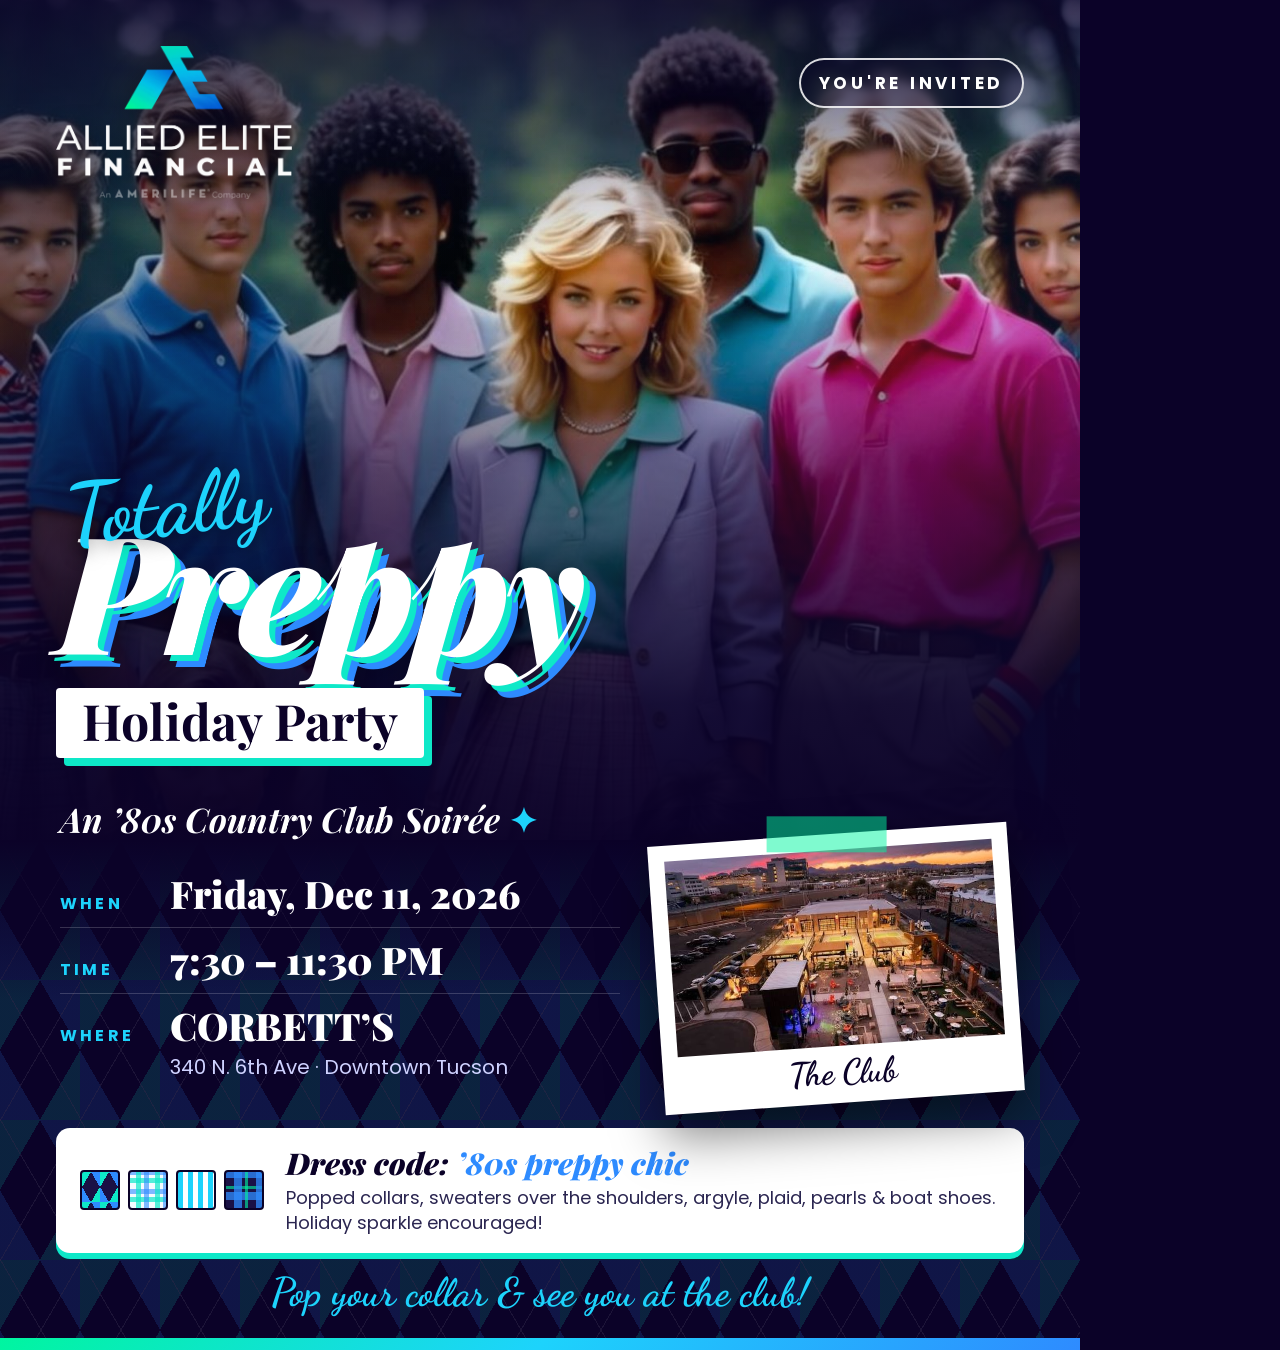
==== commit e41bbbb6: "Use preppy group photo as flyer hero Replace the illustrated look and sign background with the suppl" ====
--- a/flyer/flyer.html
+++ b/flyer/flyer.html
@@ -6,8 +6,6 @@
   <!--
     Promotional flyer (no sponsorship info). Rendered to PNG / PDF with
     render.js. ?size=social → 1080x1350, ?size=letter → 8.5x11 in.
-    To use a real photo for "The Look", save it as photos/the-look.jpg;
-    it replaces the illustration automatically.
   -->
   <link rel="stylesheet" href="fonts/fonts.css">
   <style>
@@ -34,19 +32,20 @@
 
     /* ---------- Photo hero ---------- */
     .hero {
-      position: absolute; inset: 0 0 auto 0; height: 860px;
-      background: url(photos/corbetts-sign.jpg) 30% 38% / cover no-repeat;
+      position: absolute; inset: 0 0 auto 0; height: 880px;
+      background: url(photos/preppy-group.jpg) 50% 12% / cover no-repeat;
     }
     .hero::after {
       content: ""; position: absolute; inset: 0;
       background:
-        linear-gradient(180deg, rgba(11,2,40,.62) 0%, rgba(11,2,40,.05) 20%, rgba(11,2,40,.08) 42%, rgba(11,2,40,.7) 72%, var(--navy) 100%),
-        linear-gradient(120deg, rgba(0,245,160,.12) 0%, rgba(29,211,252,0) 45%, rgba(46,139,255,.22) 100%);
+        linear-gradient(180deg, rgba(11,2,40,.82) 0%, rgba(11,2,40,.35) 16%, rgba(11,2,40,0) 30%, rgba(11,2,40,.5) 52%, rgba(11,2,40,.92) 80%, var(--navy) 100%),
+        linear-gradient(90deg, rgba(11,2,40,.45) 0%, rgba(11,2,40,0) 55%),
+        linear-gradient(120deg, rgba(0,245,160,.10) 0%, rgba(29,211,252,0) 45%, rgba(46,139,255,.18) 100%);
     }
 
     /* Argyle panel behind the lower half */
     .argyle {
-      position: absolute; inset: 820px 0 0 0;
+      position: absolute; inset: 840px 0 0 0;
       background-color: var(--navy);
       background-image:
         linear-gradient(rgba(11,2,40,.86), rgba(11,2,40,.86)),
@@ -71,22 +70,22 @@
     }
 
     /* ---------- Title ---------- */
-    .title { position: absolute; left: 56px; top: 300px; width: 640px; margin: 0; font-weight: 400; }
-    .t-script { display: block; font-family: var(--script); font-weight: 700; font-size: 96px; line-height: 1; color: var(--cyan); transform: rotate(-6deg); margin-left: 8px; text-shadow: 0 4px 18px rgba(0,0,0,.5); }
+    .title { position: absolute; left: 56px; top: 436px; width: 760px; margin: 0; font-weight: 400; }
+    .t-script { display: block; font-family: var(--script); font-weight: 700; font-size: 84px; line-height: 1; color: var(--cyan); transform: rotate(-6deg); margin-left: 8px; text-shadow: 0 4px 18px rgba(0,0,0,.5); }
     .t-big {
       display: block; font-family: var(--serif); font-style: italic; font-weight: 900;
-      font-size: 178px; line-height: .9; letter-spacing: -.025em; color: var(--paper);
+      font-size: 164px; line-height: .9; letter-spacing: -.025em; color: var(--paper);
       text-shadow: 6px 6px 0 var(--aqua), 12px 12px 0 var(--blue), 0 20px 40px rgba(0,0,0,.45);
       margin-top: -6px;
     }
     .t-small {
-      display: inline-block; margin-top: 30px;
-      font-family: var(--serif); font-weight: 700; font-size: 58px; line-height: 1.25;
+      display: inline-block; margin-top: 26px;
+      font-family: var(--serif); font-weight: 700; font-size: 50px; line-height: 1.25;
       color: var(--navy); background: var(--paper);
       padding: 2px 26px 6px; border-radius: 4px;
       box-shadow: 8px 8px 0 var(--aqua);
     }
-    .soiree { position: absolute; left: 60px; top: 742px; margin: 0; font-family: var(--serif); font-style: italic; font-weight: 700; font-size: 34px; color: var(--paper); }
+    .soiree { position: absolute; left: 60px; top: 796px; margin: 0; font-family: var(--serif); font-style: italic; font-weight: 700; font-size: 34px; color: var(--paper); }
     .soiree span { color: var(--cyan); font-style: normal; }
 
     /* ---------- Polaroids ---------- */
@@ -96,24 +95,17 @@
     }
     .polaroid .img { width: 100%; background-size: cover; background-position: center; overflow: hidden; }
     .polaroid figcaption { font-family: var(--script); font-weight: 700; font-size: 34px; color: var(--navy); text-align: center; padding: 8px 0 12px; line-height: 1.1; }
-    .polaroid--look { right: 58px; top: 196px; width: 330px; transform: rotate(5deg); }
-    .polaroid--look .img { height: 360px; }
-    .polaroid--venue { right: 70px; top: 760px; width: 370px; transform: rotate(-4deg); z-index: 2; }
-    .polaroid--venue .img { height: 250px; background-image: url(photos/corbetts-aerial.jpg); }
+    .polaroid--venue { right: 64px; top: 834px; width: 360px; transform: rotate(-4deg); z-index: 2; }
+    .polaroid--venue .img { height: 196px; background-image: url(photos/corbetts-aerial.jpg); }
     .tape { position: absolute; top: -18px; left: 50%; width: 120px; height: 36px; transform: translateX(-50%) rotate(-3deg); background: rgba(29,211,252,.55); }
     .polaroid--venue .tape { background: rgba(0,245,160,.5); transform: translateX(-50%) rotate(4deg); }
 
-    .look-art { width: 100%; height: 100%; display: block; }
-    .look-photo { display: none; width: 100%; height: 100%; object-fit: cover; }
-    .has-photo .look-art { display: none; }
-    .has-photo .look-photo { display: block; }
-
     /* ---------- Details ---------- */
-    .details { position: absolute; left: 60px; top: 840px; width: 560px; }
-    .row { display: flex; align-items: baseline; gap: 18px; padding: 14px 0; border-bottom: 1px solid rgba(255,255,255,.18); }
+    .details { position: absolute; left: 60px; top: 862px; width: 560px; }
+    .row { display: flex; align-items: baseline; gap: 18px; padding: 11px 0; border-bottom: 1px solid rgba(255,255,255,.18); }
     .row:last-child { border-bottom: 0; }
     .row small { flex: none; width: 92px; font-size: 16px; font-weight: 700; letter-spacing: .2em; text-transform: uppercase; color: var(--cyan); }
-    .row strong { font-family: var(--serif); font-weight: 900; font-size: 40px; line-height: 1.1; }
+    .row strong { font-family: var(--serif); font-weight: 900; font-size: 38px; line-height: 1.1; }
     .row em { display: block; font-style: normal; font-size: 20px; color: #cfd2ff; margin-top: 4px; font-weight: 400; }
 
     .dress {
@@ -155,7 +147,7 @@
 </head>
 <body>
   <div class="flyer">
-    <div class="hero" role="img" aria-label="CORBETT'S sign in downtown Tucson"></div>
+    <div class="hero" role="img" aria-label="Friends dressed in '80s preppy style"></div>
     <div class="argyle" aria-hidden="true"></div>
 
     <img class="logo" src="../assets/aef-logo-white.png" alt="Allied Elite Financial, an AmeriLife company">
@@ -168,61 +160,6 @@
     </h1>
     <p class="soiree">An &rsquo;80s Country Club Soir&eacute;e <span>✦</span></p>
 
-    <figure class="polaroid polaroid--look" id="look">
-      <span class="tape" aria-hidden="true"></span>
-      <div class="img">
-        <img class="look-photo" src="photos/the-look.jpg" alt="Guest dressed in '80s preppy style"
-             onload="document.getElementById('look').classList.add('has-photo')" onerror="this.remove()">
-        <!-- Illustration: popped-collar polo with a sweater tied over the shoulders -->
-        <svg class="look-art" viewBox="0 0 300 360" role="img" aria-label="Preppy outfit illustration">
-          <defs>
-            <pattern id="arg" width="60" height="100" patternUnits="userSpaceOnUse">
-              <rect width="60" height="100" fill="#e4f3ff"/>
-              <path d="M30 0 L60 50 L30 100 L0 50 Z" fill="#dcfaf4"/>
-              <path d="M0 0 L60 100 M60 0 L0 100" stroke="#b9d9f5" stroke-width="1"/>
-            </pattern>
-            <pattern id="cable" width="16" height="16" patternUnits="userSpaceOnUse">
-              <rect width="16" height="16" fill="#1a1145"/>
-              <path d="M2 0 Q8 8 2 16 M14 0 Q8 8 14 16" stroke="#2e2a6b" stroke-width="3" fill="none"/>
-            </pattern>
-            <linearGradient id="poloG" x1="0" y1="0" x2="1" y2="1">
-              <stop offset="0" stop-color="#3ff7d6"/><stop offset="1" stop-color="#0ec5d8"/>
-            </linearGradient>
-          </defs>
-          <rect width="300" height="360" fill="url(#arg)"/>
-          <!-- polo body -->
-          <path d="M92 92 L56 110 L28 164 L64 182 L86 148 L86 330 L214 330 L214 148 L236 182 L272 164 L244 110 L208 92 Z" fill="url(#poloG)" stroke="#0b0228" stroke-width="4" stroke-linejoin="round"/>
-          <!-- sleeve cuffs -->
-          <path d="M28 164 L64 182" stroke="#0b0228" stroke-width="10" stroke-linecap="round"/>
-          <path d="M236 182 L272 164" stroke="#0b0228" stroke-width="10" stroke-linecap="round"/>
-          <!-- placket -->
-          <rect x="141" y="100" width="18" height="70" fill="#0ec5d8" stroke="#0b0228" stroke-width="3"/>
-          <circle cx="150" cy="122" r="4" fill="#fff" stroke="#0b0228" stroke-width="2"/>
-          <circle cx="150" cy="148" r="4" fill="#fff" stroke="#0b0228" stroke-width="2"/>
-          <!-- popped collar -->
-          <path d="M118 92 Q150 72 182 92 L176 66 Q150 52 124 66 Z" fill="#ffffff" stroke="#0b0228" stroke-width="4" stroke-linejoin="round"/>
-          <path d="M146 98 L108 96 L98 54 L126 66 Z" fill="#ffffff" stroke="#0b0228" stroke-width="4" stroke-linejoin="round"/>
-          <path d="M154 98 L192 96 L202 54 L174 66 Z" fill="#ffffff" stroke="#0b0228" stroke-width="4" stroke-linejoin="round"/>
-          <!-- sweater over the shoulders -->
-          <path d="M58 112 Q150 62 242 112 L236 136 Q150 92 64 136 Z" fill="url(#cable)" stroke="#0b0228" stroke-width="4" stroke-linejoin="round"/>
-          <path d="M66 130 Q100 186 150 196 L146 222 Q90 208 56 140 Z" fill="url(#cable)" stroke="#0b0228" stroke-width="4" stroke-linejoin="round"/>
-          <path d="M234 130 Q200 186 150 196 L154 222 Q210 208 244 140 Z" fill="url(#cable)" stroke="#0b0228" stroke-width="4" stroke-linejoin="round"/>
-          <ellipse cx="150" cy="204" rx="20" ry="16" fill="#2e8bff" stroke="#0b0228" stroke-width="4"/>
-          <!-- sleeve ends hanging from the knot -->
-          <path d="M138 216 L126 262 L146 266 L152 220 Z" fill="url(#cable)" stroke="#0b0228" stroke-width="4" stroke-linejoin="round"/>
-          <path d="M162 216 L176 260 L156 266 L150 220 Z" fill="url(#cable)" stroke="#0b0228" stroke-width="4" stroke-linejoin="round"/>
-          <path d="M126 262 L146 266" stroke="#2e8bff" stroke-width="7"/>
-          <path d="M176 260 L156 266" stroke="#2e8bff" stroke-width="7"/>
-          <!-- AE crest on the chest -->
-          <image href="../assets/aef-mark.png" x="178" y="232" width="34" height="22"/>
-          <!-- sparkles -->
-          <path d="M44 56 l5 12 12 5 -12 5 -5 12 -5 -12 -12 -5 12 -5 Z" fill="#2e8bff"/>
-          <path d="M252 272 l4 9 9 4 -9 4 -4 9 -4 -9 -9 -4 9 -4 Z" fill="#0ee8c8"/>
-        </svg>
-      </div>
-      <figcaption>The Look</figcaption>
-    </figure>
-
     <figure class="polaroid polaroid--venue">
       <span class="tape" aria-hidden="true"></span>
       <div class="img" role="img" aria-label="CORBETT'S at dusk, aerial view"></div>
@@ -230,7 +167,7 @@
     </figure>
 
     <div class="details">
-      <div class="row"><small>When</small><div><strong>Friday, Dec 11</strong><em>2026</em></div></div>
+      <div class="row"><small>When</small><div><strong>Friday, Dec 11, 2026</strong></div></div>
       <div class="row"><small>Time</small><div><strong>7:30 &ndash; 11:30 PM</strong></div></div>
       <div class="row"><small>Where</small><div><strong>CORBETT&rsquo;S</strong><em>340 N. 6th Ave &middot; Downtown Tucson</em></div></div>
     </div>
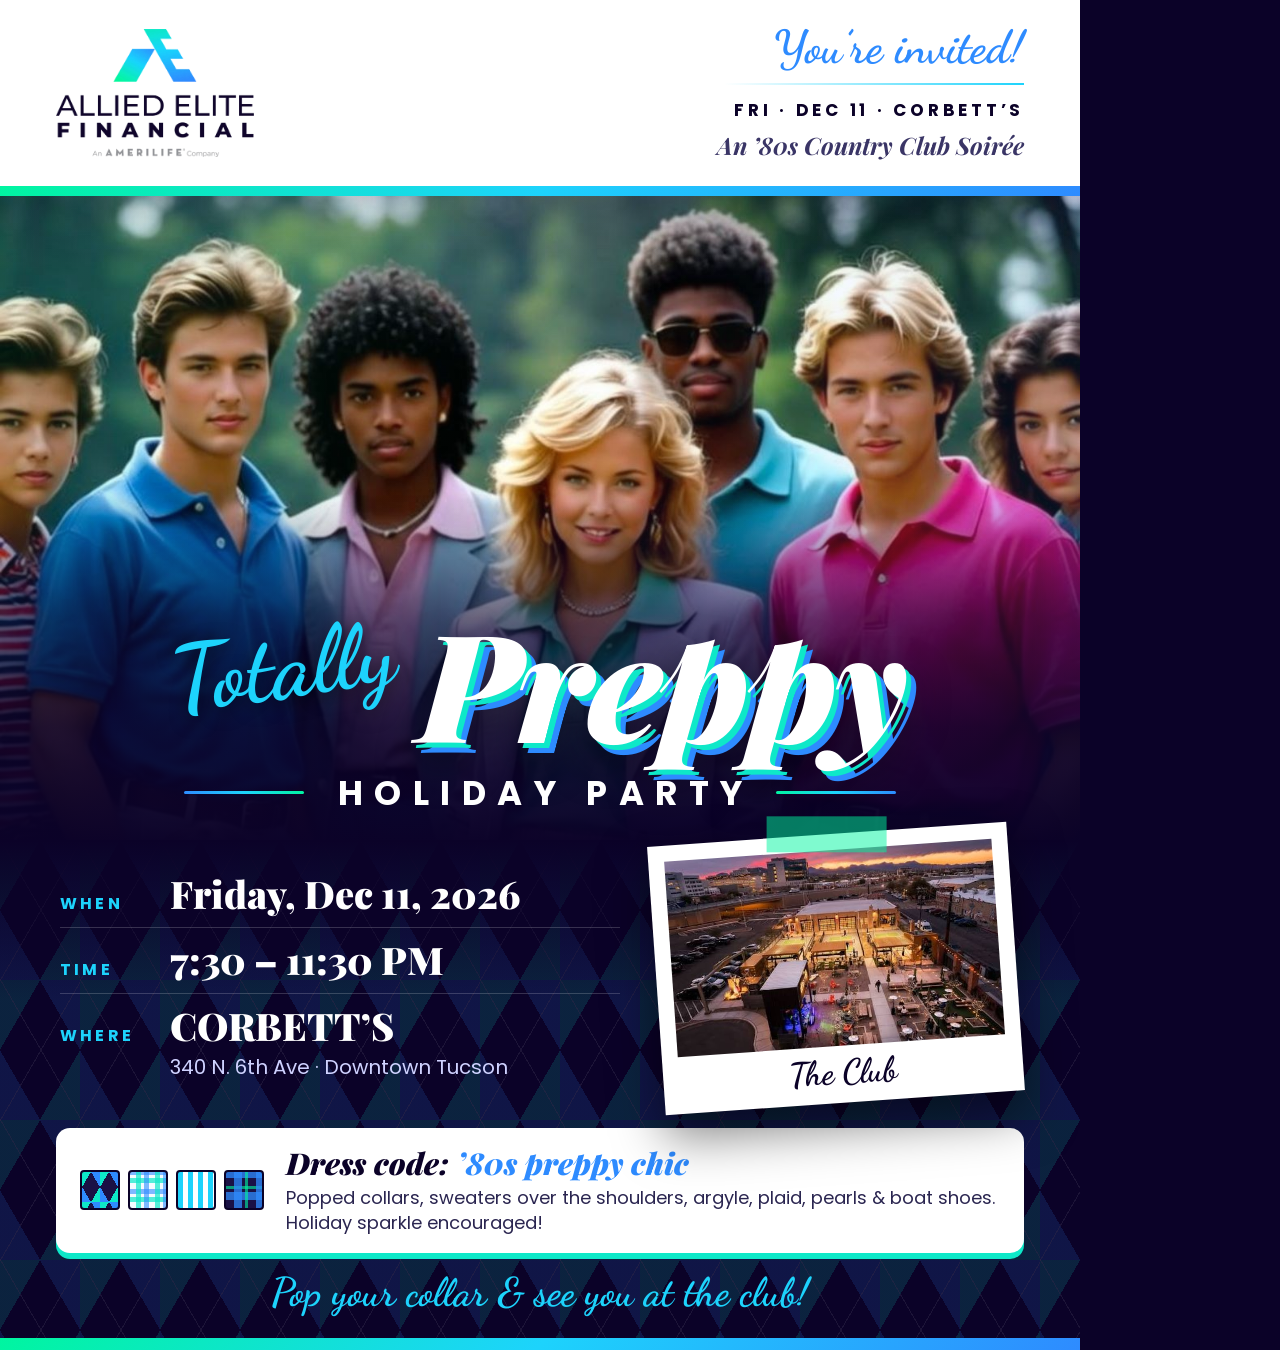
==== commit 586d9727: "Rework flyer header and title lockup White header with the full-color logo and invitation line above" ====
--- a/flyer/flyer.html
+++ b/flyer/flyer.html
@@ -30,17 +30,16 @@
 
     .flyer { position: relative; width: 1080px; height: 1350px; overflow: hidden; background: var(--navy); }
 
-    /* ---------- Photo hero ---------- */
+    /* ---------- Photo hero (sits under the white header) ---------- */
     .hero {
-      position: absolute; inset: 0 0 auto 0; height: 880px;
-      background: url(photos/preppy-group.jpg) 50% 12% / cover no-repeat;
+      position: absolute; inset: 186px 0 auto 0; height: 694px;
+      background: url(photos/preppy-group.jpg) 50% 10% / cover no-repeat;
     }
     .hero::after {
       content: ""; position: absolute; inset: 0;
       background:
-        linear-gradient(180deg, rgba(11,2,40,.82) 0%, rgba(11,2,40,.35) 16%, rgba(11,2,40,0) 30%, rgba(11,2,40,.5) 52%, rgba(11,2,40,.92) 80%, var(--navy) 100%),
-        linear-gradient(90deg, rgba(11,2,40,.45) 0%, rgba(11,2,40,0) 55%),
-        linear-gradient(120deg, rgba(0,245,160,.10) 0%, rgba(29,211,252,0) 45%, rgba(46,139,255,.18) 100%);
+        linear-gradient(180deg, rgba(11,2,40,.25) 0%, rgba(11,2,40,0) 12%, rgba(11,2,40,0) 44%, rgba(11,2,40,.6) 62%, rgba(11,2,40,.88) 78%, var(--navy) 96%),
+        linear-gradient(120deg, rgba(0,245,160,.10) 0%, rgba(29,211,252,0) 45%, rgba(46,139,255,.16) 100%);
     }
 
     /* Argyle panel behind the lower half */
@@ -60,33 +59,45 @@
       background: linear-gradient(var(--navy), rgba(11,2,40,0));
     }
 
-    /* ---------- Top bar ---------- */
-    .logo { position: absolute; top: 46px; left: 56px; width: 236px; filter: drop-shadow(0 4px 14px rgba(0,0,0,.45)); }
-    .tag {
-      position: absolute; top: 58px; right: 56px;
-      font-size: 17px; font-weight: 700; letter-spacing: .22em; text-transform: uppercase;
-      padding: 10px 18px; border: 2px solid rgba(255,255,255,.85); border-radius: 999px;
-      background: rgba(11,2,40,.35); backdrop-filter: blur(4px);
-    }
-
-    /* ---------- Title ---------- */
-    .title { position: absolute; left: 56px; top: 436px; width: 760px; margin: 0; font-weight: 400; }
-    .t-script { display: block; font-family: var(--script); font-weight: 700; font-size: 84px; line-height: 1; color: var(--cyan); transform: rotate(-6deg); margin-left: 8px; text-shadow: 0 4px 18px rgba(0,0,0,.5); }
+    /* ---------- Header ---------- */
+    .header {
+      position: absolute; inset: 0 0 auto 0; height: 186px; z-index: 3;
+      display: flex; align-items: center; justify-content: space-between;
+      padding: 0 56px;
+      background: var(--paper); color: var(--navy);
+    }
+    .header::after { /* brand stripe */
+      content: ""; position: absolute; left: 0; right: 0; bottom: -10px; height: 10px; background: var(--brand-grad);
+    }
+    .logo { height: 128px; width: auto; display: block; }
+    .invite { text-align: right; }
+    .invite .script { display: block; font-family: var(--script); font-weight: 700; font-size: 46px; line-height: 1; color: var(--blue); }
+    .invite .rule { display: block; width: 300px; height: 2px; margin: 12px 0 12px auto; background: linear-gradient(90deg, rgba(29,211,252,0), var(--cyan)); }
+    .invite .line { display: block; font-size: 17px; font-weight: 700; letter-spacing: .22em; text-transform: uppercase; }
+    .invite .sub { display: block; margin-top: 6px; font-family: var(--serif); font-style: italic; font-weight: 700; font-size: 24px; color: #3a3566; }
+
+    /* ---------- Title lockup ---------- */
+    .title {
+      position: absolute; left: 0; right: 0; top: 618px; margin: 0;
+      text-align: center; font-weight: 400; line-height: 1;
+    }
+    .t-row { display: flex; align-items: flex-end; justify-content: center; gap: 18px; }
+    .t-script {
+      font-family: var(--script); font-weight: 700; font-size: 92px; line-height: 1; color: var(--cyan);
+      transform: rotate(-8deg) translateY(-34px); text-shadow: 0 4px 18px rgba(0,0,0,.55);
+    }
     .t-big {
-      display: block; font-family: var(--serif); font-style: italic; font-weight: 900;
-      font-size: 164px; line-height: .9; letter-spacing: -.025em; color: var(--paper);
-      text-shadow: 6px 6px 0 var(--aqua), 12px 12px 0 var(--blue), 0 20px 40px rgba(0,0,0,.45);
-      margin-top: -6px;
-    }
+      font-family: var(--serif); font-style: italic; font-weight: 900;
+      font-size: 150px; line-height: .85; letter-spacing: -.02em; color: var(--paper);
+      text-shadow: 5px 5px 0 var(--aqua), 10px 10px 0 var(--blue), 0 18px 40px rgba(0,0,0,.5);
+    }
+    .t-sub { display: flex; align-items: center; justify-content: center; gap: 22px; margin-top: 30px; }
+    .t-sub::before, .t-sub::after { content: ""; width: 120px; height: 3px; background: var(--brand-grad); border-radius: 2px; }
+    .t-sub::before { transform: scaleX(-1); }
     .t-small {
-      display: inline-block; margin-top: 26px;
-      font-family: var(--serif); font-weight: 700; font-size: 50px; line-height: 1.25;
-      color: var(--navy); background: var(--paper);
-      padding: 2px 26px 6px; border-radius: 4px;
-      box-shadow: 8px 8px 0 var(--aqua);
-    }
-    .soiree { position: absolute; left: 60px; top: 796px; margin: 0; font-family: var(--serif); font-style: italic; font-weight: 700; font-size: 34px; color: var(--paper); }
-    .soiree span { color: var(--cyan); font-style: normal; }
+      font-family: "Poppins", sans-serif; font-weight: 700; font-size: 34px; letter-spacing: .34em; text-transform: uppercase;
+      color: var(--paper); padding-left: .34em; /* balance trailing letter-spacing */
+    }
 
     /* ---------- Polaroids ---------- */
     .polaroid {
@@ -150,15 +161,20 @@
     <div class="hero" role="img" aria-label="Friends dressed in '80s preppy style"></div>
     <div class="argyle" aria-hidden="true"></div>
 
-    <img class="logo" src="../assets/aef-logo-white.png" alt="Allied Elite Financial, an AmeriLife company">
-    <div class="tag">You're invited</div>
+    <header class="header">
+      <img class="logo" src="../assets/aef-logo.png" alt="Allied Elite Financial, an AmeriLife company">
+      <div class="invite">
+        <span class="script">You&rsquo;re invited!</span>
+        <span class="rule" aria-hidden="true"></span>
+        <span class="line">Fri &middot; Dec 11 &middot; CORBETT&rsquo;S</span>
+        <span class="sub">An &rsquo;80s Country Club Soir&eacute;e</span>
+      </div>
+    </header>
 
     <h1 class="title">
-      <span class="t-script">Totally</span>
-      <span class="t-big">Preppy</span>
-      <span class="t-small">Holiday Party</span>
+      <span class="t-row"><span class="t-script">Totally</span><span class="t-big">Preppy</span></span>
+      <span class="t-sub"><span class="t-small">Holiday Party</span></span>
     </h1>
-    <p class="soiree">An &rsquo;80s Country Club Soir&eacute;e <span>✦</span></p>
 
     <figure class="polaroid polaroid--venue">
       <span class="tape" aria-hidden="true"></span>
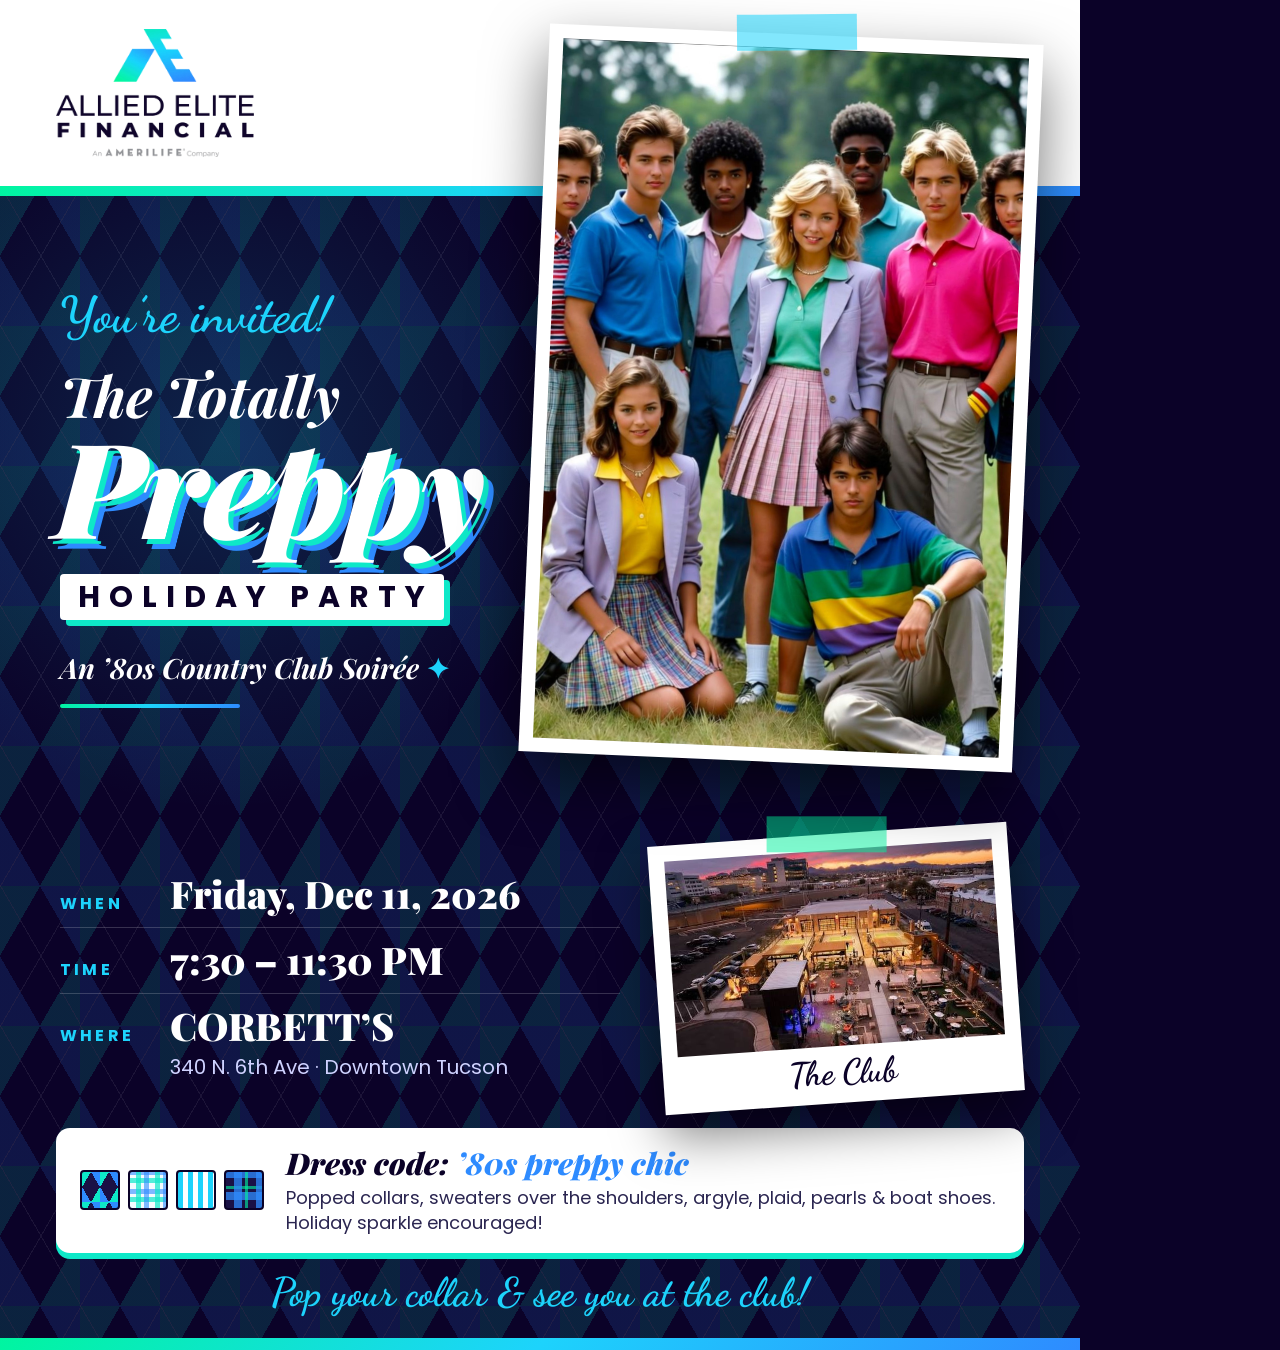
==== commit db53b859: "Show full-length preppy outfits on the flyer Display the group photo uncropped in a tall pinned fram" ====
--- a/flyer/flyer.html
+++ b/flyer/flyer.html
@@ -30,21 +30,19 @@
 
     .flyer { position: relative; width: 1080px; height: 1350px; overflow: hidden; background: var(--navy); }
 
-    /* ---------- Photo hero (sits under the white header) ---------- */
-    .hero {
-      position: absolute; inset: 186px 0 auto 0; height: 694px;
-      background: url(photos/preppy-group.jpg) 50% 10% / cover no-repeat;
-    }
-    .hero::after {
-      content: ""; position: absolute; inset: 0;
-      background:
-        linear-gradient(180deg, rgba(11,2,40,.25) 0%, rgba(11,2,40,0) 12%, rgba(11,2,40,0) 44%, rgba(11,2,40,.6) 62%, rgba(11,2,40,.88) 78%, var(--navy) 96%),
-        linear-gradient(120deg, rgba(0,245,160,.10) 0%, rgba(29,211,252,0) 45%, rgba(46,139,255,.16) 100%);
-    }
+    /* ---------- Full-length photo, pinned over the header ---------- */
+    .photo {
+      position: absolute; right: 52px; top: 34px; z-index: 4; margin: 0;
+      width: 494px; padding: 14px; background: var(--paper);
+      transform: rotate(2.5deg);
+      box-shadow: 0 26px 60px rgba(0,0,0,.55);
+    }
+    .photo img { display: block; width: 466px; height: 700px; object-fit: cover; object-position: 50% 0; }
+    .photo .tape { top: -20px; }
 
     /* Argyle panel behind the lower half */
     .argyle {
-      position: absolute; inset: 840px 0 0 0;
+      position: absolute; inset: 186px 0 0 0;
       background-color: var(--navy);
       background-image:
         linear-gradient(rgba(11,2,40,.86), rgba(11,2,40,.86)),
@@ -54,50 +52,41 @@
         linear-gradient(120deg, var(--aqua) 25%, transparent 25%, transparent 75%, var(--aqua) 75%);
       background-size: auto, 80px 140px, 80px 140px, 80px 140px, 80px 140px;
     }
-    .argyle::before { /* soft fade from photo into pattern */
-      content: ""; position: absolute; inset: 0 0 auto 0; height: 160px;
-      background: linear-gradient(var(--navy), rgba(11,2,40,0));
+    .argyle::before { /* soft glow behind the title */
+      content: ""; position: absolute; inset: 0 auto auto 0; width: 640px; height: 640px;
+      background: radial-gradient(circle at 35% 40%, rgba(29,211,252,.16), rgba(11,2,40,0) 65%);
     }
 
     /* ---------- Header ---------- */
     .header {
       position: absolute; inset: 0 0 auto 0; height: 186px; z-index: 3;
-      display: flex; align-items: center; justify-content: space-between;
-      padding: 0 56px;
+      display: flex; align-items: center; padding: 0 56px;
       background: var(--paper); color: var(--navy);
     }
     .header::after { /* brand stripe */
       content: ""; position: absolute; left: 0; right: 0; bottom: -10px; height: 10px; background: var(--brand-grad);
     }
     .logo { height: 128px; width: auto; display: block; }
-    .invite { text-align: right; }
-    .invite .script { display: block; font-family: var(--script); font-weight: 700; font-size: 46px; line-height: 1; color: var(--blue); }
-    .invite .rule { display: block; width: 300px; height: 2px; margin: 12px 0 12px auto; background: linear-gradient(90deg, rgba(29,211,252,0), var(--cyan)); }
-    .invite .line { display: block; font-size: 17px; font-weight: 700; letter-spacing: .22em; text-transform: uppercase; }
-    .invite .sub { display: block; margin-top: 6px; font-family: var(--serif); font-style: italic; font-weight: 700; font-size: 24px; color: #3a3566; }
-
-    /* ---------- Title lockup ---------- */
-    .title {
-      position: absolute; left: 0; right: 0; top: 618px; margin: 0;
-      text-align: center; font-weight: 400; line-height: 1;
-    }
-    .t-row { display: flex; align-items: flex-end; justify-content: center; gap: 18px; }
-    .t-script {
-      font-family: var(--script); font-weight: 700; font-size: 92px; line-height: 1; color: var(--cyan);
-      transform: rotate(-8deg) translateY(-34px); text-shadow: 0 4px 18px rgba(0,0,0,.55);
-    }
+
+    /* ---------- Title lockup (left column) ---------- */
+    .intro { position: absolute; left: 60px; top: 290px; width: 470px; }
+    .invite { font-family: var(--script); font-weight: 700; font-size: 50px; line-height: 1; color: var(--cyan); margin: 0; }
+    .title { margin: 26px 0 0; font-weight: 400; line-height: 1; }
+    .t-script { display: block; font-family: var(--serif); font-style: italic; font-weight: 700; font-size: 56px; color: var(--paper); line-height: 1.05; }
     .t-big {
-      font-family: var(--serif); font-style: italic; font-weight: 900;
-      font-size: 150px; line-height: .85; letter-spacing: -.02em; color: var(--paper);
-      text-shadow: 5px 5px 0 var(--aqua), 10px 10px 0 var(--blue), 0 18px 40px rgba(0,0,0,.5);
-    }
-    .t-sub { display: flex; align-items: center; justify-content: center; gap: 22px; margin-top: 30px; }
-    .t-sub::before, .t-sub::after { content: ""; width: 120px; height: 3px; background: var(--brand-grad); border-radius: 2px; }
-    .t-sub::before { transform: scaleX(-1); }
+      display: block; font-family: var(--serif); font-style: italic; font-weight: 900;
+      font-size: 132px; line-height: .9; letter-spacing: -.02em; color: var(--paper); margin-left: -6px;
+      text-shadow: 5px 5px 0 var(--aqua), 10px 10px 0 var(--blue);
+    }
     .t-small {
-      font-family: "Poppins", sans-serif; font-weight: 700; font-size: 34px; letter-spacing: .34em; text-transform: uppercase;
-      color: var(--paper); padding-left: .34em; /* balance trailing letter-spacing */
-    }
+      display: inline-block; margin-top: 30px;
+      font-family: "Poppins", sans-serif; font-weight: 700; font-size: 30px; letter-spacing: .3em; text-transform: uppercase;
+      color: var(--navy); background: var(--paper); padding: 8px 10px 8px 18px; border-radius: 4px;
+      box-shadow: 6px 6px 0 var(--aqua);
+    }
+    .soiree { margin: 30px 0 0; font-family: var(--serif); font-style: italic; font-weight: 700; font-size: 28px; color: var(--paper); line-height: 1.3; }
+    .soiree span { color: var(--cyan); font-style: normal; }
+    .rule { display: block; width: 180px; height: 4px; margin-top: 18px; border-radius: 2px; background: var(--brand-grad); }
 
     /* ---------- Polaroids ---------- */
     .polaroid {
@@ -158,23 +147,27 @@
 </head>
 <body>
   <div class="flyer">
-    <div class="hero" role="img" aria-label="Friends dressed in '80s preppy style"></div>
     <div class="argyle" aria-hidden="true"></div>
 
     <header class="header">
       <img class="logo" src="../assets/aef-logo.png" alt="Allied Elite Financial, an AmeriLife company">
-      <div class="invite">
-        <span class="script">You&rsquo;re invited!</span>
-        <span class="rule" aria-hidden="true"></span>
-        <span class="line">Fri &middot; Dec 11 &middot; CORBETT&rsquo;S</span>
-        <span class="sub">An &rsquo;80s Country Club Soir&eacute;e</span>
-      </div>
     </header>
 
-    <h1 class="title">
-      <span class="t-row"><span class="t-script">Totally</span><span class="t-big">Preppy</span></span>
-      <span class="t-sub"><span class="t-small">Holiday Party</span></span>
-    </h1>
+    <figure class="photo">
+      <span class="tape" aria-hidden="true"></span>
+      <img src="photos/preppy-group.jpg" alt="Friends dressed head to toe in '80s preppy style">
+    </figure>
+
+    <div class="intro">
+      <p class="invite">You&rsquo;re invited!</p>
+      <h1 class="title">
+        <span class="t-script">The Totally</span>
+        <span class="t-big">Preppy</span>
+        <span class="t-small">Holiday Party</span>
+      </h1>
+      <p class="soiree">An &rsquo;80s Country Club Soir&eacute;e <span>✦</span></p>
+      <span class="rule" aria-hidden="true"></span>
+    </div>
 
     <figure class="polaroid polaroid--venue">
       <span class="tape" aria-hidden="true"></span>
